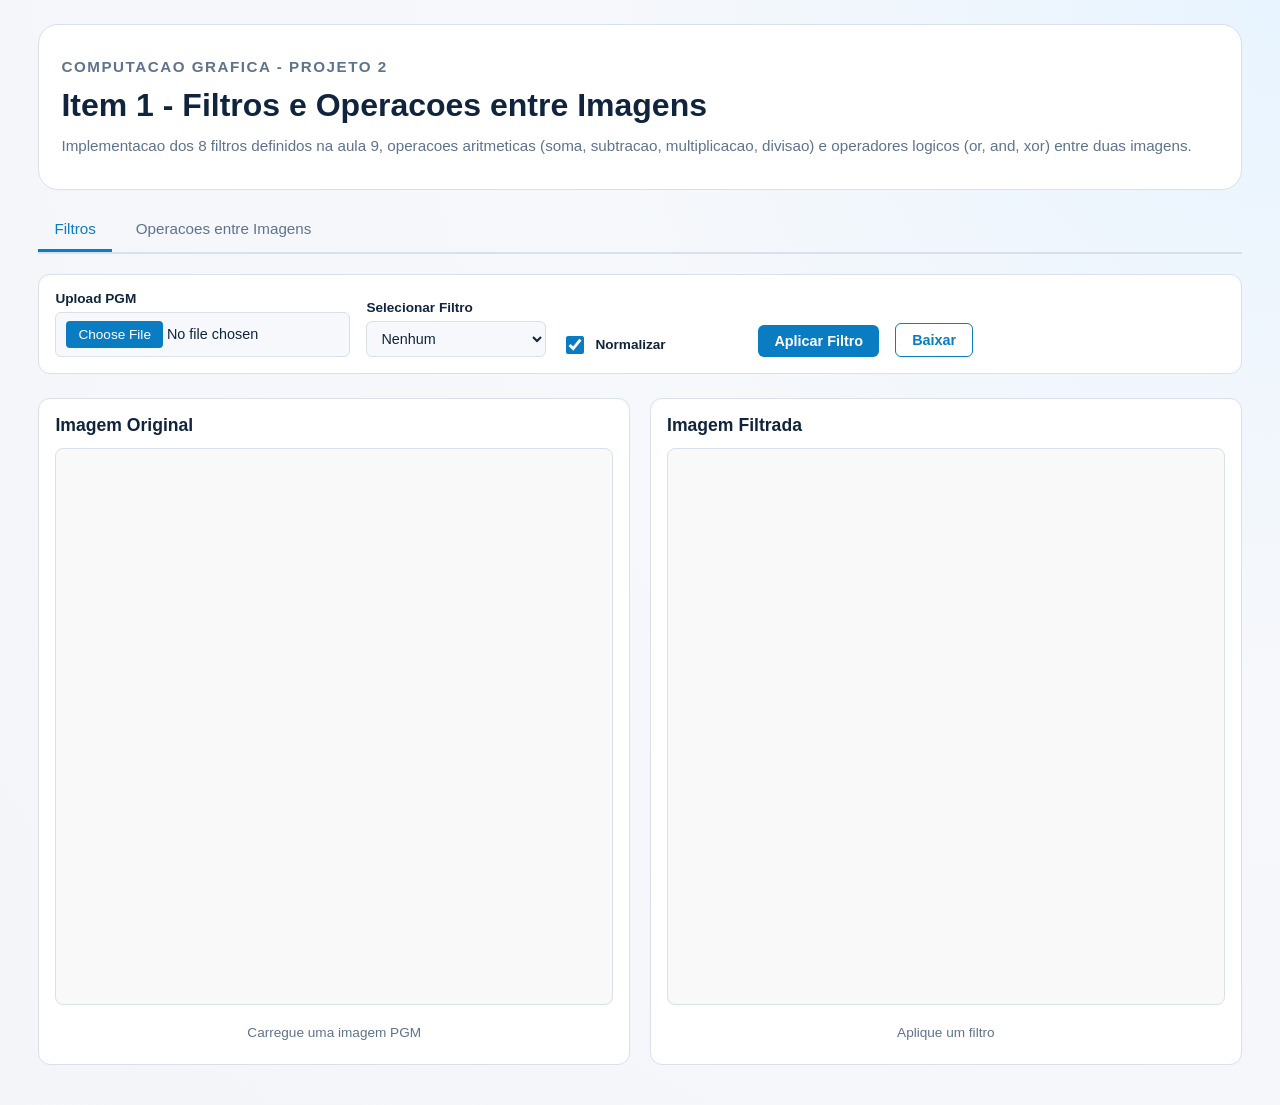
==== Item 1/index.html @ a7fc4801 "Item 1" ====
<!DOCTYPE html>
<html lang="pt-BR">

<head>
    <meta charset="UTF-8">
    <meta name="viewport" content="width=device-width, initial-scale=1.0">
    <title>Item 1 | Filtros e Operacoes entre Imagens</title>
    <link rel="stylesheet" href="style.css">
</head>

<body>
    <main class="page">
        <header class="hero">
            <p class="eyebrow">Computacao Grafica - Projeto 2</p>
            <h1>Item 1 - Filtros e Operacoes entre Imagens</h1>
            <p>
                Implementacao dos 8 filtros definidos na aula 9, operacoes aritmeticas (soma, subtracao,
                multiplicacao, divisao) e operadores logicos (or, and, xor) entre duas imagens.
            </p>
        </header>

        <!-- Navegacao entre abas -->
        <div class="tab-navigation">
            <button class="tab-button active" data-tab="filtros">Filtros</button>
            <button class="tab-button" data-tab="operacoes">Operacoes entre Imagens</button>
        </div>

        <!-- TAB: FILTROS -->
        <section id="filtros-tab" class="tab-content active">
            <div class="toolbar">
                <div class="toolbar-group">
                    <label for="filter-upload">Upload PGM</label>
                    <input id="filter-upload" type="file" accept=".pgm,text/plain">
                </div>
                <div class="toolbar-group">
                    <label for="filter-select">Selecionar Filtro</label>
                    <select id="filter-select">
                        <option value="0">Nenhum</option>
                        <optgroup label="Passa-Baixa">
                            <option value="1">Media</option>
                            <option value="2">Mediana</option>
                            <option value="3">Gaussian Blur</option>
                        </optgroup>
                        <optgroup label="Realce de Imagem">
                            <option value="4">High-Boost</option>
                        </optgroup>
                        <optgroup label="Detectores de Borda">
                            <option value="5">Roberts XY</option>
                            <option value="6">Sobel XY</option>
                            <option value="7">Prewitt XY</option>
                            <option value="8">Gradiente XY</option>
                        </optgroup>
                    </select>
                </div>
                <div id="highboost-control" class="toolbar-group" style="display: none;">
                    <label for="highboost-factor">Fator A (High-Boost)</label>
                    <input id="highboost-factor" type="number" value="1.5" step="0.1" min="0.1" max="5">
                </div>
                <div class="toolbar-group">
                    <label class="checkbox-label">
                        <input id="filter-normalize" type="checkbox" checked>
                        <span>Normalizar</span>
                    </label>
                </div>
                <button id="apply-filter-btn" class="primary-button">Aplicar Filtro</button>
                <button id="download-filter-btn" class="ghost-button">Baixar</button>
            </div>

            <div class="grid">
                <article class="card">
                    <h2>Imagem Original</h2>
                    <canvas id="filter-original-canvas" width="512" height="512"></canvas>
                    <p id="filter-original-info" class="info-text">Carregue uma imagem PGM</p>
                </article>

                <article class="card">
                    <h2>Imagem Filtrada</h2>
                    <canvas id="filter-processed-canvas" width="512" height="512"></canvas>
                    <p id="filter-processed-info" class="info-text">Aplique um filtro</p>
                </article>
            </div>
        </section>

        <!-- TAB: OPERACOES -->
        <section id="operacoes-tab" class="tab-content">
            <div class="toolbar">
                <div class="toolbar-group">
                    <label for="img-a-upload">Imagem A (PGM)</label>
                    <input id="img-a-upload" type="file" accept=".pgm,text/plain">
                </div>
                <div class="toolbar-group">
                    <label for="img-b-upload">Imagem B (PGM)</label>
                    <input id="img-b-upload" type="file" accept=".pgm,text/plain">
                </div>
                <div class="toolbar-group">
                    <label for="operation-select">Operacao</label>
                    <select id="operation-select">
                        <optgroup label="Aritmeticas">
                            <option value="1">Adicao (A + B)</option>
                            <option value="2">Subtracao (A - B)</option>
                            <option value="3">Multiplicacao (A * B)</option>
                            <option value="4">Divisao (A / B)</option>
                        </optgroup>
                        <optgroup label="Logicas">
                            <option value="5">OR (A | B)</option>
                            <option value="6">AND (A & B)</option>
                            <option value="7">XOR (A ^ B)</option>
                        </optgroup>
                    </select>
                </div>
                <div class="toolbar-group">
                    <label class="checkbox-label">
                        <input id="operation-normalize" type="checkbox" checked>
                        <span>Normalizar</span>
                    </label>
                </div>
                <button id="apply-operation-btn" class="primary-button">Combinar</button>
                <button id="download-operation-btn" class="ghost-button">Baixar</button>
            </div>

            <div class="grid grid-3">
                <article class="card">
                    <h2>Imagem A</h2>
                    <canvas id="img-a-canvas" width="256" height="256"></canvas>
                    <p id="img-a-info" class="info-text">Carregue imagem A</p>
                </article>

                <article class="card">
                    <h2>Imagem B</h2>
                    <canvas id="img-b-canvas" width="256" height="256"></canvas>
                    <p id="img-b-info" class="info-text">Carregue imagem B</p>
                </article>

                <article class="card">
                    <h2>Resultado</h2>
                    <canvas id="result-canvas" width="256" height="256"></canvas>
                    <p id="result-info" class="info-text">Aplique uma operacao</p>
                </article>
            </div>
        </section>
    </main>

    <script src="script.js"></script>
</body>

</html>
---- Item 1/style.css ----
:root {
    --bg: #f6f8fb;
    --card: #ffffff;
    --text: #10253d;
    --muted: #5f738d;
    --line: #d7e0eb;
    --accent: #0a7cc2;
    --accent-strong: #065f95;
}

* {
    box-sizing: border-box;
}

body {
    margin: 0;
    background: radial-gradient(circle at top right, #e8f4ff 0%, var(--bg) 40%, #f3f5f8 100%);
    color: var(--text);
    font-family: "Segoe UI", "Trebuchet MS", Arial, sans-serif;
}

.page {
    width: min(1400px, 94vw);
    margin: 24px auto 40px;
}

.hero {
    background: var(--card);
    border: 1px solid var(--line);
    border-radius: 20px;
    padding: 22px;
    margin-bottom: 18px;
}

.eyebrow {
    margin: 0;
    font-size: 0.8rem;
    letter-spacing: 0.1em;
    text-transform: uppercase;
    color: var(--accent-strong);
    font-weight: 700;
}

h1 {
    margin: 8px 0 10px;
    font-size: clamp(1.4rem, 3vw, 2rem);
}

.hero p {
    margin: 8px 0;
    font-size: 0.95rem;
    color: var(--muted);
    line-height: 1.6;
}

/* TAB NAVIGATION */
.tab-navigation {
    display: flex;
    gap: 8px;
    margin-bottom: 20px;
    border-bottom: 2px solid var(--line);
}

.tab-button {
    background: none;
    border: none;
    padding: 12px 16px;
    font-size: 0.95rem;
    font-weight: 500;
    color: var(--muted);
    cursor: pointer;
    border-bottom: 3px solid transparent;
    transition: all 0.2s ease;
}

.tab-button:hover {
    color: var(--accent);
}

.tab-button.active {
    color: var(--accent);
    border-bottom-color: var(--accent);
}

.tab-content {
    display: none;
}

.tab-content.active {
    display: block;
}

/* TOOLBAR */
.toolbar {
    background: var(--card);
    border: 1px solid var(--line);
    border-radius: 12px;
    padding: 16px;
    margin-bottom: 24px;
    display: flex;
    flex-wrap: wrap;
    gap: 16px;
    align-items: flex-end;
}

.toolbar-group {
    display: flex;
    flex-direction: column;
    gap: 6px;
    min-width: 180px;
}

.toolbar-group label {
    font-size: 0.85rem;
    font-weight: 600;
    color: var(--text);
}

.toolbar-group input[type="file"],
.toolbar-group input[type="number"],
.toolbar-group select {
    padding: 8px 10px;
    border: 1px solid var(--line);
    border-radius: 6px;
    font-size: 0.9rem;
    font-family: inherit;
    color: var(--text);
    background: var(--bg);
}

.toolbar-group input[type="file"]::file-selector-button {
    background: var(--accent);
    color: white;
    border: none;
    padding: 6px 12px;
    border-radius: 4px;
    cursor: pointer;
    font-weight: 500;
    font-size: 0.85rem;
}

.toolbar-group input[type="file"]::file-selector-button:hover {
    background: var(--accent-strong);
}

.checkbox-label {
    display: flex;
    align-items: center;
    gap: 8px;
    cursor: pointer;
    font-size: 0.9rem;
}

.checkbox-label input[type="checkbox"] {
    width: 18px;
    height: 18px;
    cursor: pointer;
    accent-color: var(--accent);
}

/* BUTTONS */
.primary-button,
.ghost-button {
    padding: 8px 16px;
    border: none;
    border-radius: 6px;
    font-size: 0.9rem;
    font-weight: 600;
    cursor: pointer;
    transition: all 0.2s ease;
    white-space: nowrap;
}

.primary-button {
    background: var(--accent);
    color: white;
}

.primary-button:hover:not(:disabled) {
    background: var(--accent-strong);
}

.primary-button:disabled {
    opacity: 0.5;
    cursor: not-allowed;
}

.ghost-button {
    background: transparent;
    color: var(--accent);
    border: 1px solid var(--accent);
}

.ghost-button:hover:not(:disabled) {
    background: var(--accent);
    color: white;
}

.ghost-button:disabled {
    opacity: 0.5;
    cursor: not-allowed;
}

/* GRID LAYOUTS */
.grid {
    display: grid;
    grid-template-columns: repeat(auto-fit, minmax(350px, 1fr));
    gap: 20px;
    margin-bottom: 20px;
}

.grid-3 {
    display: grid;
    grid-template-columns: repeat(auto-fit, minmax(300px, 1fr));
    gap: 20px;
    margin-bottom: 20px;
}

/* CARDS */
.card {
    background: var(--card);
    border: 1px solid var(--line);
    border-radius: 12px;
    padding: 16px;
    display: flex;
    flex-direction: column;
    gap: 12px;
}

.card h2 {
    margin: 0;
    font-size: 1.1rem;
    color: var(--text);
}

.card canvas {
    width: 100%;
    height: auto;
    border: 1px solid var(--line);
    border-radius: 8px;
    background: #f9f9f9;
}

.info-text {
    margin: 0;
    font-size: 0.85rem;
    color: var(--muted);
    text-align: center;
    padding: 8px;
}

/* RESPONSIVE */
@media (max-width: 768px) {
    .grid,
    .grid-3 {
        grid-template-columns: 1fr;
    }

    .toolbar {
        flex-direction: column;
        align-items: stretch;
    }

    .toolbar-group {
        min-width: unset;
    }

    .primary-button,
    .ghost-button {
        width: 100%;
    }
}
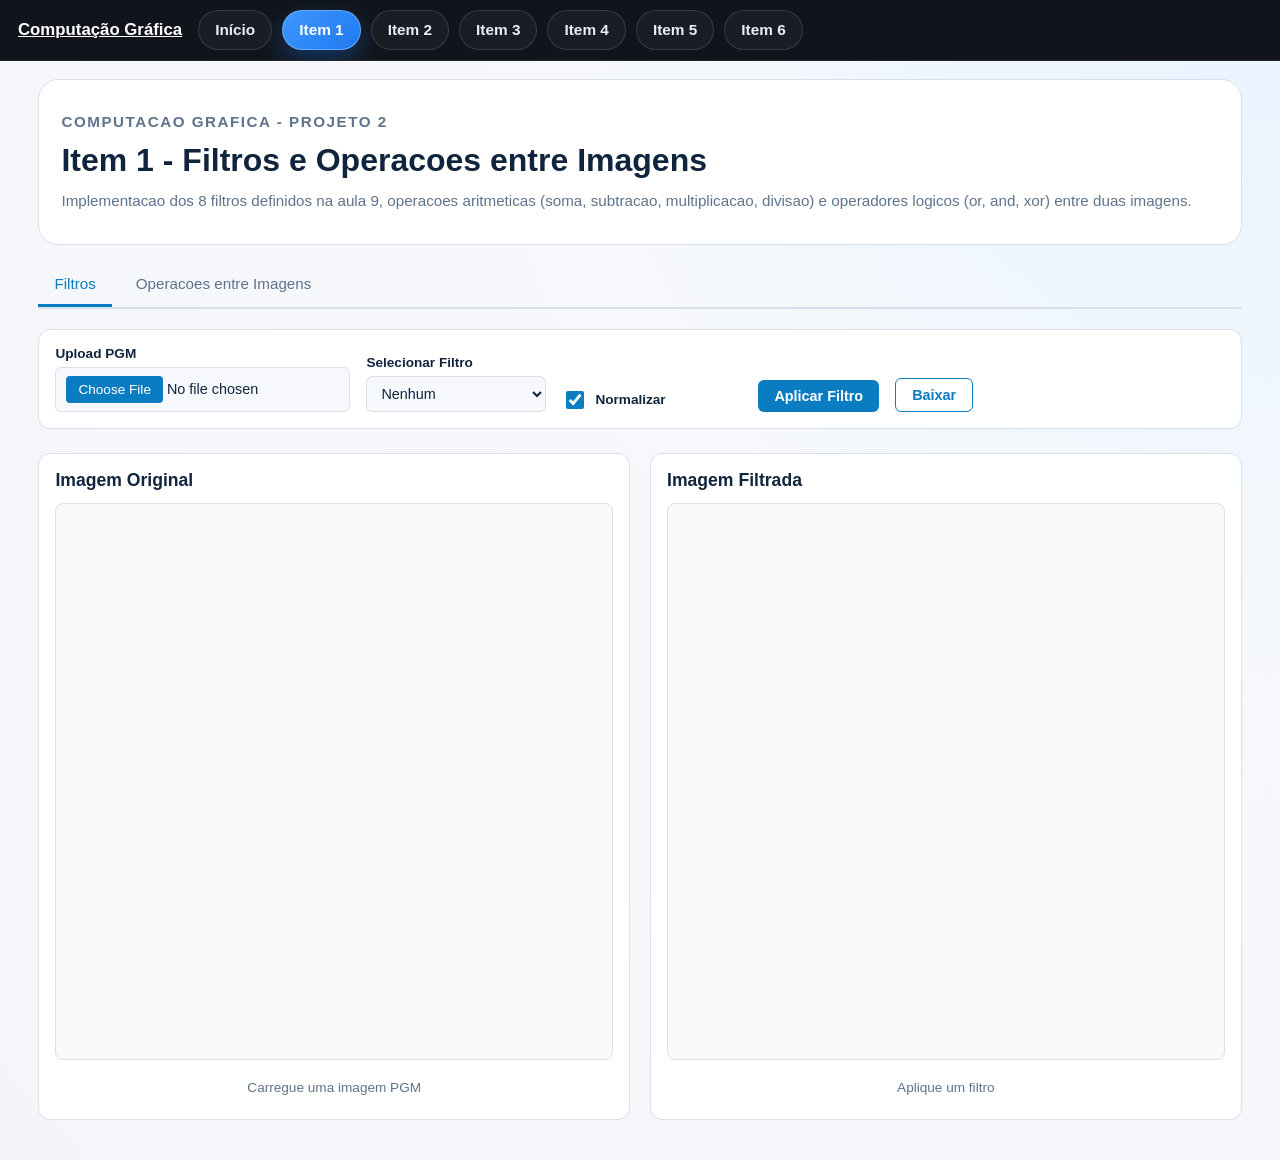
==== commit d8793f9d: "added nav" ====
--- a/Item 1/index.html
+++ b/Item 1/index.html
@@ -5,10 +5,23 @@
     <meta charset="UTF-8">
     <meta name="viewport" content="width=device-width, initial-scale=1.0">
     <title>Item 1 | Filtros e Operacoes entre Imagens</title>
+    <link rel="stylesheet" href="../shared/module-nav.css">
     <link rel="stylesheet" href="style.css">
 </head>
 
 <body>
+    <nav class="module-nav" aria-label="Navegacao principal do projeto">
+        <a class="module-nav__brand" href="../index.html">Computação Gráfica</a>
+        <div class="module-nav__links">
+            <a class="module-nav__link" href="../index.html">Início</a>
+            <a class="module-nav__link is-active" href="../Item 1/index.html">Item 1</a>
+            <a class="module-nav__link" href="../Item 2/index.html">Item 2</a>
+            <a class="module-nav__link" href="../Item 3/index.html">Item 3</a>
+            <a class="module-nav__link" href="../Item 4/index.html">Item 4</a>
+            <a class="module-nav__link" href="../Item 5/index.html">Item 5</a>
+            <a class="module-nav__link" href="../Item 6/index.html">Item 6</a>
+        </div>
+    </nav>
     <main class="page">
         <header class="hero">
             <p class="eyebrow">Computacao Grafica - Projeto 2</p>
--- a/shared/module-nav.css
+++ b/shared/module-nav.css
@@ -0,0 +1,99 @@
+.module-nav {
+  position: sticky;
+  top: 0;
+  z-index: 50;
+  display: flex;
+  align-self: stretch;
+  align-items: center;
+  gap: 16px;
+  width: calc(100% + (var(--module-nav-offset, 0px) * 2));
+  max-width: calc(100% + (var(--module-nav-offset, 0px) * 2));
+  padding: 10px 18px;
+  margin: 0 0 18px calc(var(--module-nav-offset, 0px) * -1);
+  border-bottom: 1px solid rgba(255, 255, 255, 0.08);
+  background: rgba(8, 12, 18, 0.96);
+  backdrop-filter: blur(10px);
+  overflow-x: auto;
+  box-sizing: border-box;
+}
+
+.module-nav::-webkit-scrollbar {
+  height: 8px;
+}
+
+.module-nav::-webkit-scrollbar-thumb {
+  background: rgba(85, 115, 160, 0.6);
+  border-radius: 999px;
+}
+
+.module-nav__brand {
+  flex: 0 0 auto;
+  color: #ffffff;
+  font-size: 1.05rem;
+  font-weight: 800;
+  white-space: nowrap;
+}
+
+.module-nav__links {
+  display: flex;
+  align-items: center;
+  gap: 10px;
+  flex: 0 0 auto;
+}
+
+.module-nav__link {
+  display: inline-flex;
+  align-items: center;
+  justify-content: center;
+  min-height: 40px;
+  padding: 0 16px;
+  border-radius: 999px;
+  border: 1px solid rgba(255, 255, 255, 0.12);
+  background: rgba(255, 255, 255, 0.04);
+  color: #e8eefb;
+  font-size: 0.96rem;
+  font-weight: 700;
+  text-decoration: none;
+  white-space: nowrap;
+  transition:
+    background 0.18s ease,
+    border-color 0.18s ease,
+    color 0.18s ease,
+    transform 0.18s ease;
+}
+
+.module-nav__link:hover {
+  background: rgba(37, 131, 246, 0.18);
+  border-color: rgba(86, 157, 255, 0.55);
+  color: #ffffff;
+  transform: translateY(-1px);
+}
+
+.module-nav__link.is-active {
+  background: linear-gradient(135deg, #3f98ff 0%, #1f78ef 100%);
+  border-color: rgba(120, 185, 255, 0.75);
+  color: #ffffff;
+  box-shadow: 0 10px 24px rgba(31, 120, 239, 0.32);
+}
+
+body > .module-nav + .page,
+body > .module-nav + .page-shell {
+  margin-top: 0 !important;
+}
+
+@media (max-width: 640px) {
+  .module-nav {
+    gap: 12px;
+    padding: 10px 12px;
+  }
+
+  .module-nav__brand {
+    font-size: 0.98rem;
+  }
+
+  .module-nav__link {
+    min-height: 38px;
+    padding: 0 14px;
+    font-size: 0.9rem;
+  }
+}
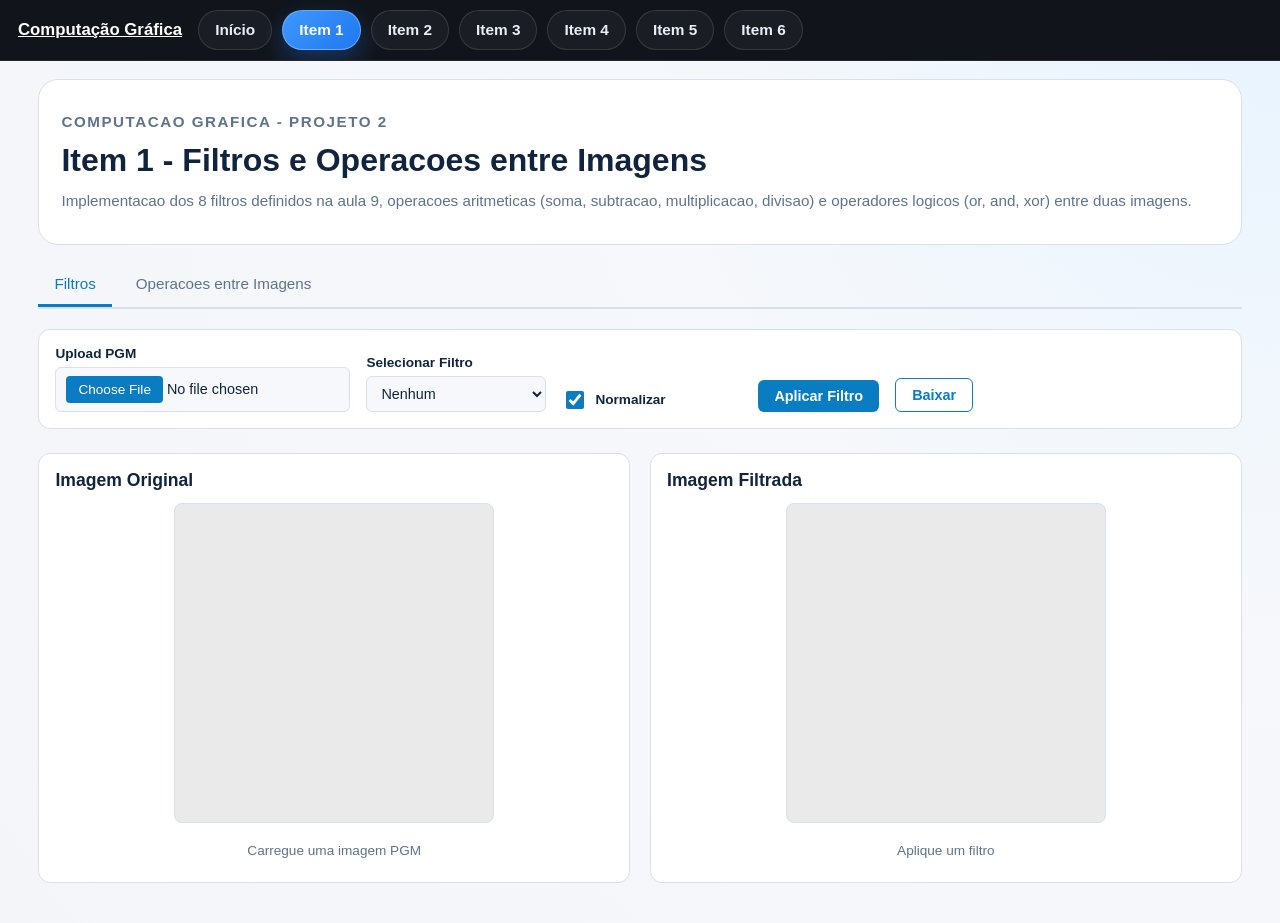
==== commit a98ca93b: "fixes on assets and item 1" ====
--- a/Item 1/index.html
+++ b/Item 1/index.html
@@ -82,13 +82,13 @@
             <div class="grid">
                 <article class="card">
                     <h2>Imagem Original</h2>
-                    <canvas id="filter-original-canvas" width="512" height="512"></canvas>
+                    <canvas id="filter-original-canvas" width="320" height="320"></canvas>
                     <p id="filter-original-info" class="info-text">Carregue uma imagem PGM</p>
                 </article>
 
                 <article class="card">
                     <h2>Imagem Filtrada</h2>
-                    <canvas id="filter-processed-canvas" width="512" height="512"></canvas>
+                    <canvas id="filter-processed-canvas" width="320" height="320"></canvas>
                     <p id="filter-processed-info" class="info-text">Aplique um filtro</p>
                 </article>
             </div>
@@ -156,4 +156,4 @@
     <script src="script.js"></script>
 </body>
 
-</html>
+</html>
--- a/Item 1/style.css
+++ b/Item 1/style.css
@@ -234,11 +234,15 @@
 }
 
 .card canvas {
-    width: 100%;
+    display: block;
+    margin: 0 auto;
+    border: 1px solid var(--line);
+    border-radius: 8px;
+    background: #eaeaea;
+    max-width: 320px;
+    max-height: 320px;
+    width: auto;
     height: auto;
-    border: 1px solid var(--line);
-    border-radius: 8px;
-    background: #f9f9f9;
 }
 
 .info-text {
@@ -251,6 +255,7 @@
 
 /* RESPONSIVE */
 @media (max-width: 768px) {
+
     .grid,
     .grid-3 {
         grid-template-columns: 1fr;
@@ -269,4 +274,4 @@
     .ghost-button {
         width: 100%;
     }
-}
+}
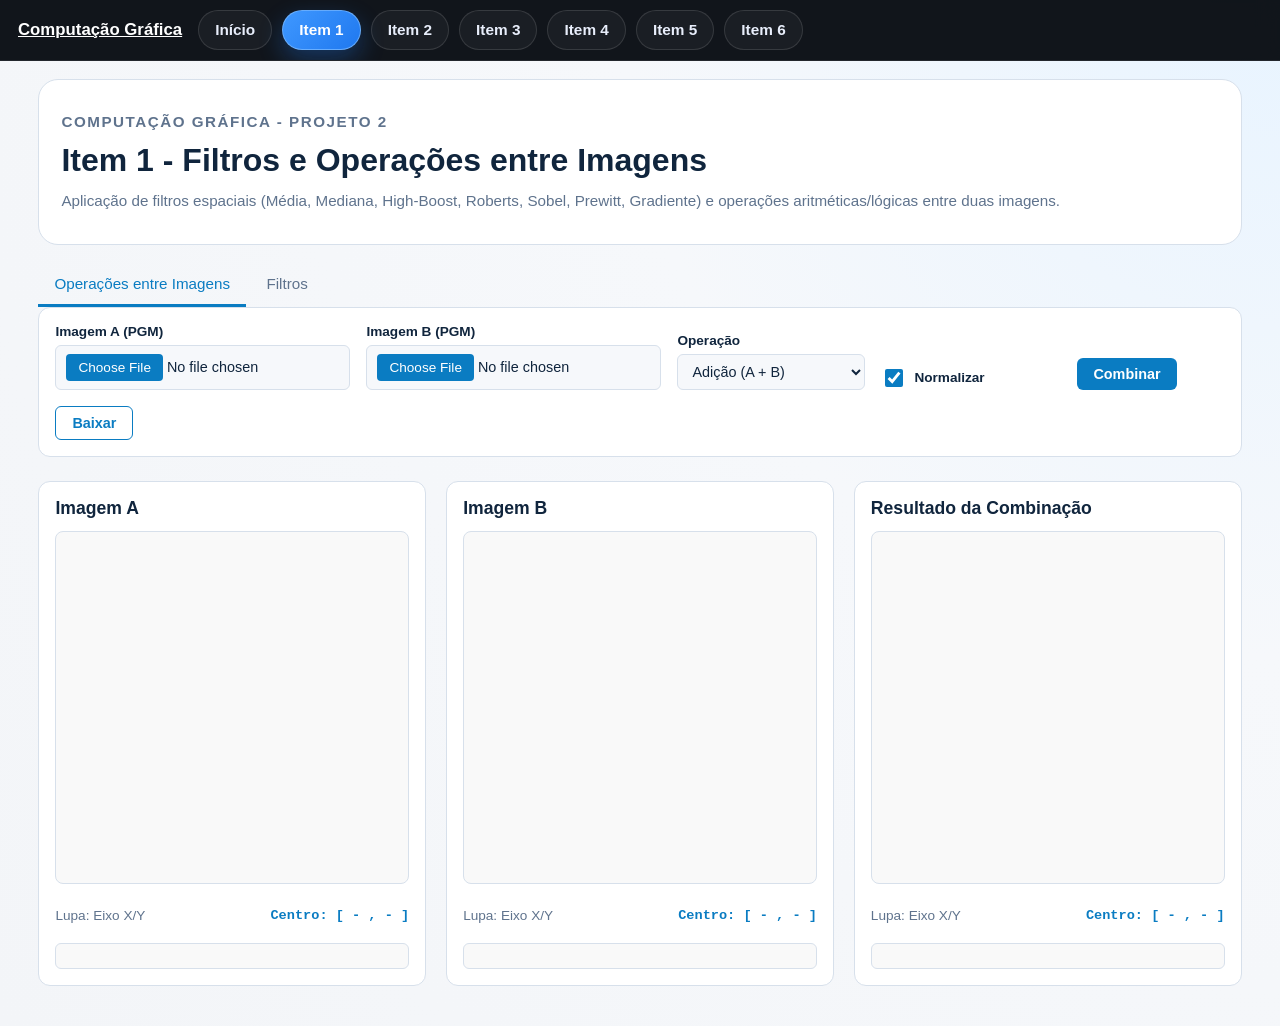
==== commit a2e9a8cc: "feat: filters" ====
--- a/Item 1/index.html
+++ b/Item 1/index.html
@@ -4,13 +4,14 @@
 <head>
     <meta charset="UTF-8">
     <meta name="viewport" content="width=device-width, initial-scale=1.0">
-    <title>Item 1 | Filtros e Operacoes entre Imagens</title>
+    <title>Item 1 | Combinação de Imagens</title>
     <link rel="stylesheet" href="../shared/module-nav.css">
+    <link rel="stylesheet" href="../shared/pixel-inspector.css">
     <link rel="stylesheet" href="style.css">
 </head>
 
 <body>
-    <nav class="module-nav" aria-label="Navegacao principal do projeto">
+    <nav class="module-nav" aria-label="Navegação principal do projeto">
         <a class="module-nav__brand" href="../index.html">Computação Gráfica</a>
         <div class="module-nav__links">
             <a class="module-nav__link" href="../index.html">Início</a>
@@ -24,50 +25,149 @@
     </nav>
     <main class="page">
         <header class="hero">
-            <p class="eyebrow">Computacao Grafica - Projeto 2</p>
-            <h1>Item 1 - Filtros e Operacoes entre Imagens</h1>
+            <p class="eyebrow">Computação Gráfica - Projeto 2</p>
+            <h1>Item 1 - Filtros e Operações entre Imagens</h1>
             <p>
-                Implementacao dos 8 filtros definidos na aula 9, operacoes aritmeticas (soma, subtracao,
-                multiplicacao, divisao) e operadores logicos (or, and, xor) entre duas imagens.
+                Aplicação de filtros espaciais (Média, Mediana, High-Boost, Roberts, Sobel, Prewitt, Gradiente)
+                e operações aritméticas/lógicas entre duas imagens.
             </p>
         </header>
 
-        <!-- Navegacao entre abas -->
-        <div class="tab-navigation">
-            <button class="tab-button active" data-tab="filtros">Filtros</button>
-            <button class="tab-button" data-tab="operacoes">Operacoes entre Imagens</button>
-        </div>
-
-        <!-- TAB: FILTROS -->
-        <section id="filtros-tab" class="tab-content active">
+        <!-- Abas de Navegação -->
+        <div class="tabs-navigation">
+            <button class="tab-button is-active" data-tab="operations">Operações entre Imagens</button>
+            <button class="tab-button" data-tab="filters">Filtros</button>
+        </div>
+
+        <!-- Seção: Operações entre Imagens -->
+        <div id="tab-operations" class="tab-content is-active">
+            <!-- Controles Principais -->
+            <div class="toolbar">
+            <div class="toolbar-group">
+                <label for="img-a-upload">Imagem A (PGM)</label>
+                <input id="img-a-upload" type="file" accept=".pgm,text/plain">
+            </div>
+            <div class="toolbar-group">
+                <label for="img-b-upload">Imagem B (PGM)</label>
+                <input id="img-b-upload" type="file" accept=".pgm,text/plain">
+            </div>
+            <div class="toolbar-group">
+                <label for="operation-select">Operação</label>
+                <select id="operation-select">
+                    <optgroup label="Aritméticas">
+                        <option value="1">Adição (A + B)</option>
+                        <option value="2">Subtração (A - B)</option>
+                        <option value="3">Multiplicação (A * B)</option>
+                        <option value="4">Divisão (A / B)</option>
+                    </optgroup>
+                    <optgroup label="Lógicas">
+                        <option value="5">OR (A | B)</option>
+                        <option value="6">AND (A & B)</option>
+                        <option value="7">XOR (A ^ B)</option>
+                    </optgroup>
+                </select>
+            </div>
+            <div class="toolbar-group">
+                <label class="checkbox-label">
+                    <input id="operation-normalize" type="checkbox" checked>
+                    <span>Normalizar</span>
+                </label>
+            </div>
+            <button id="apply-operation-btn" class="primary-button">Combinar</button>
+            <button id="download-operation-btn" class="ghost-button">Baixar</button>
+        </div>
+
+        <!-- Grid de Imagens -->
+        <div class="grid grid-3">
+            <article class="card">
+                <h2>Imagem A</h2>
+                <div class="canvas-frame">
+                    <canvas id="img-a-canvas" width="256" height="256"></canvas>
+                    <div class="pixel-marker" id="img-a-marker"></div>
+                </div>
+                <div class="pixel-viewer">
+                    <div class="pixel-info-line">
+                        <span>Lupa: Eixo X/Y</span>
+                        <span id="img-a-coord" class="center-label">Centro: [0, 0]</span>
+                    </div>
+                    <div id="img-a-table" class="pixel-table-shell"></div>
+                </div>
+            </article>
+
+            <article class="card">
+                <h2>Imagem B</h2>
+                <div class="canvas-frame">
+                    <canvas id="img-b-canvas" width="256" height="256"></canvas>
+                    <div class="pixel-marker" id="img-b-marker"></div>
+                </div>
+                <div class="pixel-viewer">
+                    <div class="pixel-info-line">
+                        <span>Lupa: Eixo X/Y</span>
+                        <span id="img-b-coord" class="center-label">Centro: [0, 0]</span>
+                    </div>
+                    <div id="img-b-table" class="pixel-table-shell"></div>
+                </div>
+            </article>
+
+            <article class="card">
+                <h2>Resultado da Combinação</h2>
+                <div class="canvas-frame">
+                    <canvas id="result-canvas" width="256" height="256"></canvas>
+                    <div class="pixel-marker" id="result-marker"></div>
+                </div>
+                <div class="pixel-viewer">
+                    <div class="pixel-info-line">
+                        <span>Lupa: Eixo X/Y</span>
+                        <span id="result-coord" class="center-label">Centro: [0, 0]</span>
+                    </div>
+                    <div id="result-table" class="pixel-table-shell"></div>
+                </div>
+            </article>
+        </div>
+        </div>
+
+        <!-- Seção: Filtros -->
+        <div id="tab-filters" class="tab-content">
+            <!-- Controles de Filtros -->
             <div class="toolbar">
                 <div class="toolbar-group">
                     <label for="filter-upload">Upload PGM</label>
                     <input id="filter-upload" type="file" accept=".pgm,text/plain">
                 </div>
                 <div class="toolbar-group">
-                    <label for="filter-select">Selecionar Filtro</label>
+                    <label for="filter-select">Selecione o Filtro</label>
                     <select id="filter-select">
                         <option value="0">Nenhum</option>
-                        <optgroup label="Passa-Baixa">
-                            <option value="1">Media</option>
-                            <option value="2">Mediana</option>
-                            <option value="3">Gaussian Blur</option>
-                        </optgroup>
-                        <optgroup label="Realce de Imagem">
-                            <option value="4">High-Boost</option>
-                        </optgroup>
-                        <optgroup label="Detectores de Borda">
-                            <option value="5">Roberts XY</option>
-                            <option value="6">Sobel XY</option>
-                            <option value="7">Prewitt XY</option>
-                            <option value="8">Gradiente XY</option>
+                        <optgroup label="Filtros Gerais">
+                            <option value="9">Média (Passa-Baixa)</option>
+                            <option value="23">Mediana</option>
+                            <option value="24">High-Boost</option>
+                        </optgroup>
+                        <optgroup label="Filtros Direcionais: Roberts">
+                            <option value="13">Roberts Eixo X</option>
+                            <option value="14">Roberts Eixo Y</option>
+                            <option value="19">Roberts Magnitude Cruzada (XY)</option>
+                        </optgroup>
+                        <optgroup label="Filtros Direcionais: Sobel">
+                            <option value="5">Sobel Eixo X</option>
+                            <option value="6">Sobel Eixo Y</option>
+                            <option value="21">Sobel Magnitude Cruzada (XY)</option>
+                        </optgroup>
+                        <optgroup label="Filtros Direcionais: Prewitt">
+                            <option value="7">Prewitt Eixo X</option>
+                            <option value="8">Prewitt Eixo Y</option>
+                            <option value="22">Prewitt Magnitude Cruzada (XY)</option>
+                        </optgroup>
+                        <optgroup label="Filtros Direcionais: Gradiente">
+                            <option value="11">Gradiente Eixo X</option>
+                            <option value="12">Gradiente Eixo Y</option>
+                            <option value="20">Gradiente Magnitude Cruzada (XY)</option>
                         </optgroup>
                     </select>
                 </div>
-                <div id="highboost-control" class="toolbar-group" style="display: none;">
-                    <label for="highboost-factor">Fator A (High-Boost)</label>
-                    <input id="highboost-factor" type="number" value="1.5" step="0.1" min="0.1" max="5">
+                <div class="toolbar-group" id="high-boost-group" style="display: none;">
+                    <label for="high-boost-input">Fator (A)</label>
+                    <input id="high-boost-input" type="number" step="0.1" value="1.5" min="0.1" max="5">
                 </div>
                 <div class="toolbar-group">
                     <label class="checkbox-label">
@@ -75,85 +175,48 @@
                         <span>Normalizar</span>
                     </label>
                 </div>
-                <button id="apply-filter-btn" class="primary-button">Aplicar Filtro</button>
+                <button id="apply-filter-btn" class="primary-button">Aplicar</button>
                 <button id="download-filter-btn" class="ghost-button">Baixar</button>
             </div>
 
-            <div class="grid">
+            <!-- Grid de Imagens para Filtros -->
+            <div class="grid grid-2">
                 <article class="card">
                     <h2>Imagem Original</h2>
-                    <canvas id="filter-original-canvas" width="320" height="320"></canvas>
-                    <p id="filter-original-info" class="info-text">Carregue uma imagem PGM</p>
+                    <div class="canvas-frame">
+                        <canvas id="filter-original-canvas" width="256" height="256"></canvas>
+                        <div class="pixel-marker" id="filter-original-marker"></div>
+                    </div>
+                    <div class="pixel-viewer">
+                        <div class="pixel-info-line">
+                            <span>Lupa: Eixo X/Y</span>
+                            <span id="filter-original-coord" class="center-label">Centro: [0, 0]</span>
+                        </div>
+                        <div id="filter-original-table" class="pixel-table-shell"></div>
+                    </div>
                 </article>
 
                 <article class="card">
                     <h2>Imagem Filtrada</h2>
-                    <canvas id="filter-processed-canvas" width="320" height="320"></canvas>
-                    <p id="filter-processed-info" class="info-text">Aplique um filtro</p>
+                    <div class="canvas-frame">
+                        <canvas id="filter-result-canvas" width="256" height="256"></canvas>
+                        <div class="pixel-marker" id="filter-result-marker"></div>
+                    </div>
+                    <div class="pixel-viewer">
+                        <div class="pixel-info-line">
+                            <span>Lupa: Eixo X/Y</span>
+                            <span id="filter-result-coord" class="center-label">Centro: [0, 0]</span>
+                        </div>
+                        <div id="filter-result-table" class="pixel-table-shell"></div>
+                    </div>
                 </article>
             </div>
-        </section>
-
-        <!-- TAB: OPERACOES -->
-        <section id="operacoes-tab" class="tab-content">
-            <div class="toolbar">
-                <div class="toolbar-group">
-                    <label for="img-a-upload">Imagem A (PGM)</label>
-                    <input id="img-a-upload" type="file" accept=".pgm,text/plain">
-                </div>
-                <div class="toolbar-group">
-                    <label for="img-b-upload">Imagem B (PGM)</label>
-                    <input id="img-b-upload" type="file" accept=".pgm,text/plain">
-                </div>
-                <div class="toolbar-group">
-                    <label for="operation-select">Operacao</label>
-                    <select id="operation-select">
-                        <optgroup label="Aritmeticas">
-                            <option value="1">Adicao (A + B)</option>
-                            <option value="2">Subtracao (A - B)</option>
-                            <option value="3">Multiplicacao (A * B)</option>
-                            <option value="4">Divisao (A / B)</option>
-                        </optgroup>
-                        <optgroup label="Logicas">
-                            <option value="5">OR (A | B)</option>
-                            <option value="6">AND (A & B)</option>
-                            <option value="7">XOR (A ^ B)</option>
-                        </optgroup>
-                    </select>
-                </div>
-                <div class="toolbar-group">
-                    <label class="checkbox-label">
-                        <input id="operation-normalize" type="checkbox" checked>
-                        <span>Normalizar</span>
-                    </label>
-                </div>
-                <button id="apply-operation-btn" class="primary-button">Combinar</button>
-                <button id="download-operation-btn" class="ghost-button">Baixar</button>
-            </div>
-
-            <div class="grid grid-3">
-                <article class="card">
-                    <h2>Imagem A</h2>
-                    <canvas id="img-a-canvas" width="256" height="256"></canvas>
-                    <p id="img-a-info" class="info-text">Carregue imagem A</p>
-                </article>
-
-                <article class="card">
-                    <h2>Imagem B</h2>
-                    <canvas id="img-b-canvas" width="256" height="256"></canvas>
-                    <p id="img-b-info" class="info-text">Carregue imagem B</p>
-                </article>
-
-                <article class="card">
-                    <h2>Resultado</h2>
-                    <canvas id="result-canvas" width="256" height="256"></canvas>
-                    <p id="result-info" class="info-text">Aplique uma operacao</p>
-                </article>
-            </div>
-        </section>
+        </div>
     </main>
 
+    <script src="../shared/pixel-inspector.js"></script>
+    <script src="../shared/filters.js"></script>
     <script src="script.js"></script>
 </body>
 
-</html>+</html>
--- a/shared/pixel-inspector.css
+++ b/shared/pixel-inspector.css
@@ -0,0 +1,74 @@
+.pixel-marker {
+  position: absolute;
+  display: none;
+  border: 2px solid #ff3b30;
+  pointer-events: none;
+  box-sizing: border-box;
+  min-width: 8px;
+  min-height: 8px;
+}
+
+.pixel-viewer {
+  margin-top: 16px;
+  width: 100%;
+}
+
+.pixel-info-line {
+  display: flex;
+  justify-content: space-between;
+  gap: 12px;
+  margin-bottom: 12px;
+  color: #607089;
+  font-size: 0.92rem;
+  font-weight: 700;
+}
+
+.pixel-table-shell {
+  overflow: auto;
+  border: 1px solid #dbe3ef;
+  border-radius: 14px;
+  background: #0f172a;
+}
+
+.pixel-grid {
+  width: max-content;
+  min-width: 100%;
+  border-collapse: collapse;
+  color: #d8e4ff;
+  font-family: Consolas, "Courier New", monospace;
+  font-size: 12px;
+}
+
+.pixel-grid th,
+.pixel-grid td {
+  min-width: 30px;
+  padding: 6px 5px;
+  text-align: center;
+  border: 1px solid #24314a;
+}
+
+.pixel-grid th {
+  background: #172033;
+  color: #94a3b8;
+  font-weight: 700;
+}
+
+.pixel-grid td {
+  background: #0f172a;
+}
+
+.pixel-grid td.outside {
+  color: #475569;
+}
+
+.pixel-grid td.center {
+  background: #1d4ed8;
+  color: #ffffff;
+  font-weight: 700;
+}
+
+.pixel-grid td.hovered {
+  background: #dc2626;
+  color: #ffffff;
+  font-weight: 700;
+}
--- a/Item 1/style.css
+++ b/Item 1/style.css
@@ -77,7 +77,7 @@
     color: var(--accent);
 }
 
-.tab-button.active {
+.tab-button.is-active {
     color: var(--accent);
     border-bottom-color: var(--accent);
 }
@@ -86,7 +86,7 @@
     display: none;
 }
 
-.tab-content.active {
+.tab-content.is-active {
     display: block;
 }
 
@@ -216,6 +216,13 @@
     margin-bottom: 20px;
 }
 
+.grid-2 {
+    display: grid;
+    grid-template-columns: repeat(auto-fit, minmax(300px, 1fr));
+    gap: 20px;
+    margin-bottom: 20px;
+}
+
 /* CARDS */
 .card {
     background: var(--card);
@@ -234,15 +241,11 @@
 }
 
 .card canvas {
-    display: block;
-    margin: 0 auto;
+    width: 100%;
+    height: auto;
     border: 1px solid var(--line);
     border-radius: 8px;
-    background: #eaeaea;
-    max-width: 320px;
-    max-height: 320px;
-    width: auto;
-    height: auto;
+    background: #f9f9f9;
 }
 
 .info-text {
@@ -253,9 +256,92 @@
     padding: 8px;
 }
 
+/* CANVAS FRAME AND PIXEL INSPECTOR STYLES */
+.canvas-frame {
+    position: relative;
+    display: inline-block;
+    width: 100%;
+    max-width: 400px;
+    margin: 0 auto;
+}
+
+.canvas-frame canvas {
+    width: 100%;
+    height: auto;
+    border: 1.5px solid var(--line);
+    border-radius: 8px;
+    background: #f9f9f9;
+    image-rendering: pixelated;
+    display: block;
+}
+
+.pixel-marker {
+    position: absolute;
+    pointer-events: none;
+    border: 2px solid var(--accent);
+    background: transparent;
+    box-shadow: inset 0 0 0 1px rgba(10, 124, 194, 0.3);
+    display: none;
+    z-index: 10;
+}
+
+.pixel-viewer {
+    margin-top: 12px;
+    display: flex;
+    flex-direction: column;
+    gap: 8px;
+}
+
+.pixel-info-line {
+    display: flex;
+    justify-content: space-between;
+    align-items: center;
+    font-size: 0.85rem;
+    color: var(--muted);
+    font-weight: 500;
+}
+
+.center-label {
+    color: var(--accent);
+    font-weight: 700;
+    font-family: Consolas, "Courier New", monospace;
+}
+
+.pixel-table-shell {
+    background: #f9f9f9;
+    border: 1px solid var(--line);
+    border-radius: 6px;
+    padding: 12px;
+    max-height: 200px;
+    overflow: auto;
+}
+
+.pixel-table-shell table {
+    width: 100%;
+    border-collapse: collapse;
+    font-size: 0.75rem;
+    text-align: center;
+}
+
+.pixel-table-shell th,
+.pixel-table-shell td {
+    border: 1px solid #ddd;
+    padding: 2px 4px;
+    background: white;
+}
+
+.pixel-table-shell th {
+    background: #f0f0f0;
+    font-weight: 600;
+    color: var(--text);
+}
+
+.pixel-table-shell tbody tr:nth-child(even) {
+    background: #fafafa;
+}
+
 /* RESPONSIVE */
 @media (max-width: 768px) {
-
     .grid,
     .grid-3 {
         grid-template-columns: 1fr;
@@ -274,4 +360,8 @@
     .ghost-button {
         width: 100%;
     }
-}+
+    .canvas-frame {
+        max-width: 100%;
+    }
+}
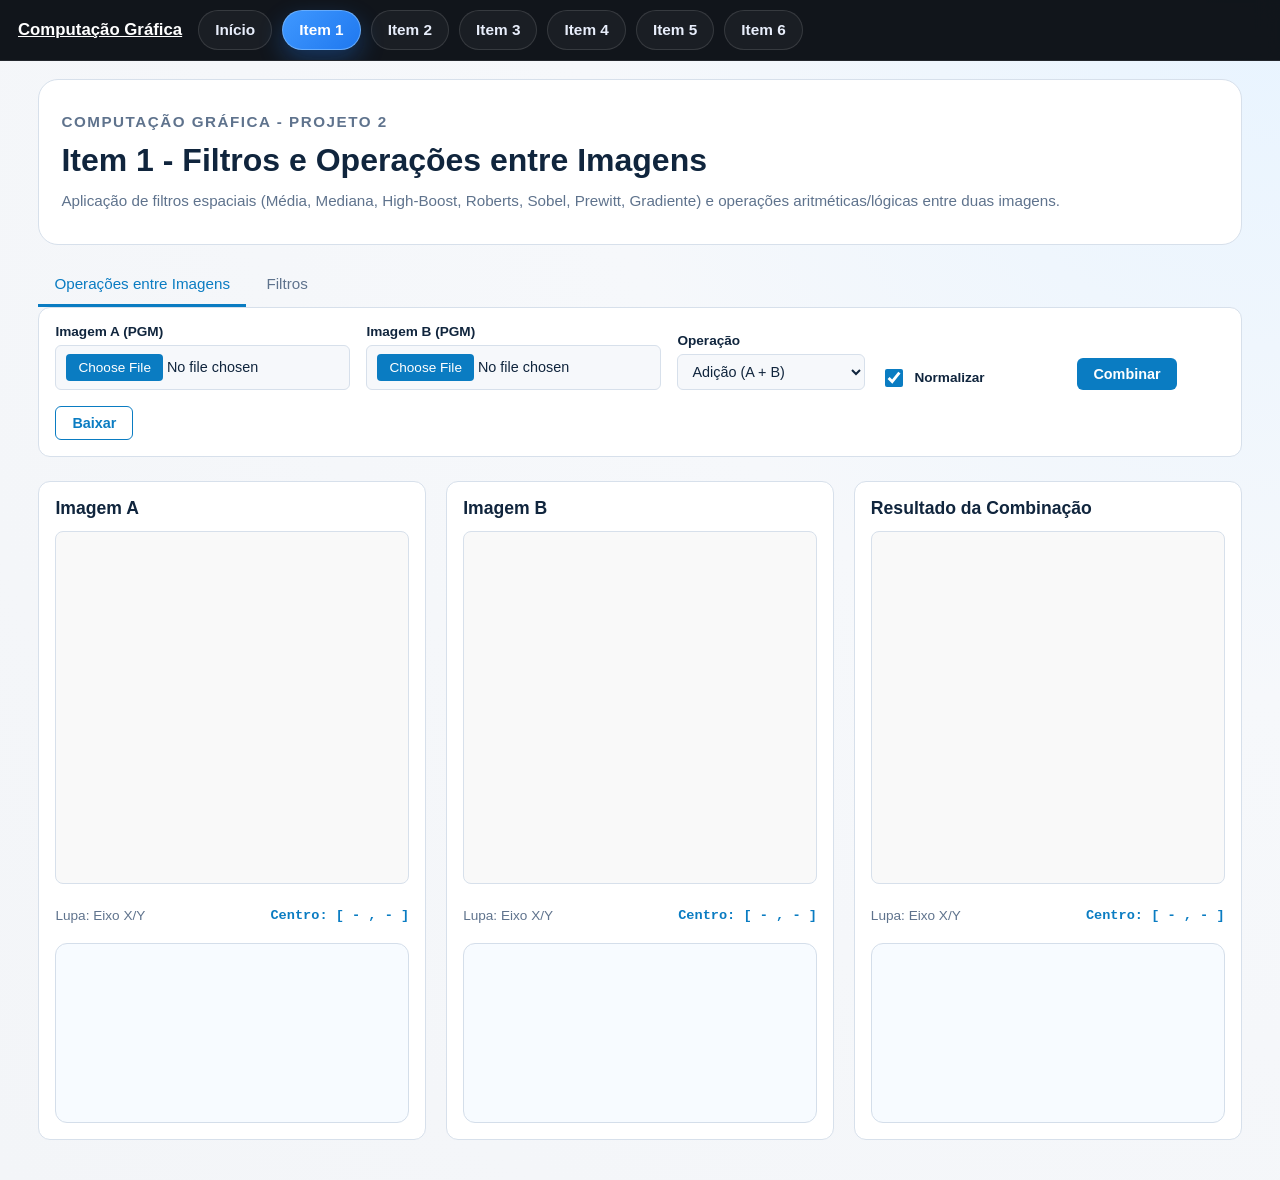
==== commit a1c56d6d: "fix: ajuste de adição em pasta basica item 1" ====
--- a/Item 1/index.html
+++ b/Item 1/index.html
@@ -1,222 +1,259 @@
-<!DOCTYPE html>
+<!doctype html>
 <html lang="pt-BR">
-
-<head>
-    <meta charset="UTF-8">
-    <meta name="viewport" content="width=device-width, initial-scale=1.0">
+  <head>
+    <meta charset="UTF-8" />
+    <meta name="viewport" content="width=device-width, initial-scale=1.0" />
     <title>Item 1 | Combinação de Imagens</title>
-    <link rel="stylesheet" href="../shared/module-nav.css">
-    <link rel="stylesheet" href="../shared/pixel-inspector.css">
-    <link rel="stylesheet" href="style.css">
-</head>
-
-<body>
+    <link rel="stylesheet" href="../shared/module-nav.css" />
+    <link rel="stylesheet" href="../shared/pixel-inspector.css" />
+    <link rel="stylesheet" href="style.css" />
+  </head>
+
+  <body>
     <nav class="module-nav" aria-label="Navegação principal do projeto">
-        <a class="module-nav__brand" href="../index.html">Computação Gráfica</a>
-        <div class="module-nav__links">
-            <a class="module-nav__link" href="../index.html">Início</a>
-            <a class="module-nav__link is-active" href="../Item 1/index.html">Item 1</a>
-            <a class="module-nav__link" href="../Item 2/index.html">Item 2</a>
-            <a class="module-nav__link" href="../Item 3/index.html">Item 3</a>
-            <a class="module-nav__link" href="../Item 4/index.html">Item 4</a>
-            <a class="module-nav__link" href="../Item 5/index.html">Item 5</a>
-            <a class="module-nav__link" href="../Item 6/index.html">Item 6</a>
-        </div>
+      <a class="module-nav__brand" href="../index.html">Computação Gráfica</a>
+      <div class="module-nav__links">
+        <a class="module-nav__link" href="../index.html">Início</a>
+        <a class="module-nav__link is-active" href="../Item 1/index.html"
+          >Item 1</a
+        >
+        <a class="module-nav__link" href="../Item 2/index.html">Item 2</a>
+        <a class="module-nav__link" href="../Item 3/index.html">Item 3</a>
+        <a class="module-nav__link" href="../Item 4/index.html">Item 4</a>
+        <a class="module-nav__link" href="../Item 5/index.html">Item 5</a>
+        <a class="module-nav__link" href="../Item 6/index.html">Item 6</a>
+      </div>
     </nav>
     <main class="page">
-        <header class="hero">
-            <p class="eyebrow">Computação Gráfica - Projeto 2</p>
-            <h1>Item 1 - Filtros e Operações entre Imagens</h1>
-            <p>
-                Aplicação de filtros espaciais (Média, Mediana, High-Boost, Roberts, Sobel, Prewitt, Gradiente)
-                e operações aritméticas/lógicas entre duas imagens.
-            </p>
-        </header>
-
-        <!-- Abas de Navegação -->
-        <div class="tabs-navigation">
-            <button class="tab-button is-active" data-tab="operations">Operações entre Imagens</button>
-            <button class="tab-button" data-tab="filters">Filtros</button>
-        </div>
-
-        <!-- Seção: Operações entre Imagens -->
-        <div id="tab-operations" class="tab-content is-active">
-            <!-- Controles Principais -->
-            <div class="toolbar">
-            <div class="toolbar-group">
-                <label for="img-a-upload">Imagem A (PGM)</label>
-                <input id="img-a-upload" type="file" accept=".pgm,text/plain">
-            </div>
-            <div class="toolbar-group">
-                <label for="img-b-upload">Imagem B (PGM)</label>
-                <input id="img-b-upload" type="file" accept=".pgm,text/plain">
-            </div>
-            <div class="toolbar-group">
-                <label for="operation-select">Operação</label>
-                <select id="operation-select">
-                    <optgroup label="Aritméticas">
-                        <option value="1">Adição (A + B)</option>
-                        <option value="2">Subtração (A - B)</option>
-                        <option value="3">Multiplicação (A * B)</option>
-                        <option value="4">Divisão (A / B)</option>
-                    </optgroup>
-                    <optgroup label="Lógicas">
-                        <option value="5">OR (A | B)</option>
-                        <option value="6">AND (A & B)</option>
-                        <option value="7">XOR (A ^ B)</option>
-                    </optgroup>
-                </select>
-            </div>
-            <div class="toolbar-group">
-                <label class="checkbox-label">
-                    <input id="operation-normalize" type="checkbox" checked>
-                    <span>Normalizar</span>
-                </label>
-            </div>
-            <button id="apply-operation-btn" class="primary-button">Combinar</button>
-            <button id="download-operation-btn" class="ghost-button">Baixar</button>
+      <header class="hero">
+        <p class="eyebrow">Computação Gráfica - Projeto 2</p>
+        <h1>Item 1 - Filtros e Operações entre Imagens</h1>
+        <p>
+          Aplicação de filtros espaciais (Média, Mediana, High-Boost, Roberts,
+          Sobel, Prewitt, Gradiente) e operações aritméticas/lógicas entre duas
+          imagens.
+        </p>
+      </header>
+
+      <!-- Abas de Navegação -->
+      <div class="tabs-navigation">
+        <button class="tab-button is-active" data-tab="operations">
+          Operações entre Imagens
+        </button>
+        <button class="tab-button" data-tab="filters">Filtros</button>
+      </div>
+
+      <!-- Seção: Operações entre Imagens -->
+      <div id="tab-operations" class="tab-content is-active">
+        <!-- Controles Principais -->
+        <div class="toolbar">
+          <div class="toolbar-group">
+            <label for="img-a-upload">Imagem A (PGM)</label>
+            <input id="img-a-upload" type="file" accept=".pgm,text/plain" />
+          </div>
+          <div class="toolbar-group">
+            <label for="img-b-upload">Imagem B (PGM)</label>
+            <input id="img-b-upload" type="file" accept=".pgm,text/plain" />
+          </div>
+          <div class="toolbar-group">
+            <label for="operation-select">Operação</label>
+            <select id="operation-select">
+              <optgroup label="Aritméticas">
+                <option value="1">Adição (A + B)</option>
+                <option value="2">Subtração (A - B)</option>
+                <option value="3">Multiplicação (A * B)</option>
+                <option value="4">Divisão (A / B)</option>
+              </optgroup>
+              <optgroup label="Lógicas">
+                <option value="5">OR (A | B)</option>
+                <option value="6">AND (A & B)</option>
+                <option value="7">XOR (A ^ B)</option>
+              </optgroup>
+            </select>
+          </div>
+          <div class="toolbar-group">
+            <label class="checkbox-label">
+              <input id="operation-normalize" type="checkbox" checked />
+              <span>Normalizar</span>
+            </label>
+          </div>
+          <button id="apply-operation-btn" class="primary-button">
+            Combinar
+          </button>
+          <button id="download-operation-btn" class="ghost-button">
+            Baixar
+          </button>
         </div>
 
         <!-- Grid de Imagens -->
         <div class="grid grid-3">
-            <article class="card">
-                <h2>Imagem A</h2>
-                <div class="canvas-frame">
-                    <canvas id="img-a-canvas" width="256" height="256"></canvas>
-                    <div class="pixel-marker" id="img-a-marker"></div>
-                </div>
-                <div class="pixel-viewer">
-                    <div class="pixel-info-line">
-                        <span>Lupa: Eixo X/Y</span>
-                        <span id="img-a-coord" class="center-label">Centro: [0, 0]</span>
-                    </div>
-                    <div id="img-a-table" class="pixel-table-shell"></div>
-                </div>
-            </article>
-
-            <article class="card">
-                <h2>Imagem B</h2>
-                <div class="canvas-frame">
-                    <canvas id="img-b-canvas" width="256" height="256"></canvas>
-                    <div class="pixel-marker" id="img-b-marker"></div>
-                </div>
-                <div class="pixel-viewer">
-                    <div class="pixel-info-line">
-                        <span>Lupa: Eixo X/Y</span>
-                        <span id="img-b-coord" class="center-label">Centro: [0, 0]</span>
-                    </div>
-                    <div id="img-b-table" class="pixel-table-shell"></div>
-                </div>
-            </article>
-
-            <article class="card">
-                <h2>Resultado da Combinação</h2>
-                <div class="canvas-frame">
-                    <canvas id="result-canvas" width="256" height="256"></canvas>
-                    <div class="pixel-marker" id="result-marker"></div>
-                </div>
-                <div class="pixel-viewer">
-                    <div class="pixel-info-line">
-                        <span>Lupa: Eixo X/Y</span>
-                        <span id="result-coord" class="center-label">Centro: [0, 0]</span>
-                    </div>
-                    <div id="result-table" class="pixel-table-shell"></div>
-                </div>
-            </article>
-        </div>
-        </div>
-
-        <!-- Seção: Filtros -->
-        <div id="tab-filters" class="tab-content">
-            <!-- Controles de Filtros -->
-            <div class="toolbar">
-                <div class="toolbar-group">
-                    <label for="filter-upload">Upload PGM</label>
-                    <input id="filter-upload" type="file" accept=".pgm,text/plain">
-                </div>
-                <div class="toolbar-group">
-                    <label for="filter-select">Selecione o Filtro</label>
-                    <select id="filter-select">
-                        <option value="0">Nenhum</option>
-                        <optgroup label="Filtros Gerais">
-                            <option value="9">Média (Passa-Baixa)</option>
-                            <option value="23">Mediana</option>
-                            <option value="24">High-Boost</option>
-                        </optgroup>
-                        <optgroup label="Filtros Direcionais: Roberts">
-                            <option value="13">Roberts Eixo X</option>
-                            <option value="14">Roberts Eixo Y</option>
-                            <option value="19">Roberts Magnitude Cruzada (XY)</option>
-                        </optgroup>
-                        <optgroup label="Filtros Direcionais: Sobel">
-                            <option value="5">Sobel Eixo X</option>
-                            <option value="6">Sobel Eixo Y</option>
-                            <option value="21">Sobel Magnitude Cruzada (XY)</option>
-                        </optgroup>
-                        <optgroup label="Filtros Direcionais: Prewitt">
-                            <option value="7">Prewitt Eixo X</option>
-                            <option value="8">Prewitt Eixo Y</option>
-                            <option value="22">Prewitt Magnitude Cruzada (XY)</option>
-                        </optgroup>
-                        <optgroup label="Filtros Direcionais: Gradiente">
-                            <option value="11">Gradiente Eixo X</option>
-                            <option value="12">Gradiente Eixo Y</option>
-                            <option value="20">Gradiente Magnitude Cruzada (XY)</option>
-                        </optgroup>
-                    </select>
-                </div>
-                <div class="toolbar-group" id="high-boost-group" style="display: none;">
-                    <label for="high-boost-input">Fator (A)</label>
-                    <input id="high-boost-input" type="number" step="0.1" value="1.5" min="0.1" max="5">
-                </div>
-                <div class="toolbar-group">
-                    <label class="checkbox-label">
-                        <input id="filter-normalize" type="checkbox" checked>
-                        <span>Normalizar</span>
-                    </label>
-                </div>
-                <button id="apply-filter-btn" class="primary-button">Aplicar</button>
-                <button id="download-filter-btn" class="ghost-button">Baixar</button>
-            </div>
-
-            <!-- Grid de Imagens para Filtros -->
-            <div class="grid grid-2">
-                <article class="card">
-                    <h2>Imagem Original</h2>
-                    <div class="canvas-frame">
-                        <canvas id="filter-original-canvas" width="256" height="256"></canvas>
-                        <div class="pixel-marker" id="filter-original-marker"></div>
-                    </div>
-                    <div class="pixel-viewer">
-                        <div class="pixel-info-line">
-                            <span>Lupa: Eixo X/Y</span>
-                            <span id="filter-original-coord" class="center-label">Centro: [0, 0]</span>
-                        </div>
-                        <div id="filter-original-table" class="pixel-table-shell"></div>
-                    </div>
-                </article>
-
-                <article class="card">
-                    <h2>Imagem Filtrada</h2>
-                    <div class="canvas-frame">
-                        <canvas id="filter-result-canvas" width="256" height="256"></canvas>
-                        <div class="pixel-marker" id="filter-result-marker"></div>
-                    </div>
-                    <div class="pixel-viewer">
-                        <div class="pixel-info-line">
-                            <span>Lupa: Eixo X/Y</span>
-                            <span id="filter-result-coord" class="center-label">Centro: [0, 0]</span>
-                        </div>
-                        <div id="filter-result-table" class="pixel-table-shell"></div>
-                    </div>
-                </article>
-            </div>
-        </div>
+          <article class="card">
+            <h2>Imagem A</h2>
+            <div class="canvas-frame">
+              <canvas id="img-a-canvas" width="256" height="256"></canvas>
+              <div class="pixel-marker" id="img-a-marker"></div>
+            </div>
+            <div class="pixel-viewer">
+              <div class="pixel-info-line">
+                <span>Lupa: Eixo X/Y</span>
+                <span id="img-a-coord" class="center-label"
+                  >Centro: [0, 0]</span
+                >
+              </div>
+              <div id="img-a-table" class="pixel-table-shell"></div>
+            </div>
+          </article>
+
+          <article class="card">
+            <h2>Imagem B</h2>
+            <div class="canvas-frame">
+              <canvas id="img-b-canvas" width="256" height="256"></canvas>
+              <div class="pixel-marker" id="img-b-marker"></div>
+            </div>
+            <div class="pixel-viewer">
+              <div class="pixel-info-line">
+                <span>Lupa: Eixo X/Y</span>
+                <span id="img-b-coord" class="center-label"
+                  >Centro: [0, 0]</span
+                >
+              </div>
+              <div id="img-b-table" class="pixel-table-shell"></div>
+            </div>
+          </article>
+
+          <article class="card">
+            <h2>Resultado da Combinação</h2>
+            <div class="canvas-frame">
+              <canvas id="result-canvas" width="256" height="256"></canvas>
+              <div class="pixel-marker" id="result-marker"></div>
+            </div>
+            <div class="pixel-viewer">
+              <div class="pixel-info-line">
+                <span>Lupa: Eixo X/Y</span>
+                <span id="result-coord" class="center-label"
+                  >Centro: [0, 0]</span
+                >
+              </div>
+              <div id="result-table" class="pixel-table-shell"></div>
+            </div>
+          </article>
+        </div>
+      </div>
+
+      <!-- Seção: Filtros -->
+      <div id="tab-filters" class="tab-content">
+        <!-- Controles de Filtros -->
+        <div class="toolbar">
+          <div class="toolbar-group">
+            <label for="filter-upload">Upload PGM</label>
+            <input id="filter-upload" type="file" accept=".pgm,text/plain" />
+          </div>
+          <div class="toolbar-group">
+            <label for="filter-select">Selecione o Filtro</label>
+            <select id="filter-select">
+              <option value="0">Nenhum</option>
+              <optgroup label="Filtros Gerais">
+                <option value="9">Média (Passa-Baixa)</option>
+                <option value="23">Mediana</option>
+                <option value="24">High-Boost</option>
+                <option value="15">Passa-Alta-Básica</option>
+              </optgroup>
+              <optgroup label="Filtros Direcionais: Roberts">
+                <option value="13">Roberts Eixo X</option>
+                <option value="14">Roberts Eixo Y</option>
+                <option value="19">Roberts Magnitude Cruzada (XY)</option>
+              </optgroup>
+              <optgroup label="Filtros Direcionais: Sobel">
+                <option value="5">Sobel Eixo X</option>
+                <option value="6">Sobel Eixo Y</option>
+                <option value="21">Sobel Magnitude Cruzada (XY)</option>
+              </optgroup>
+              <optgroup label="Filtros Direcionais: Prewitt">
+                <option value="7">Prewitt Eixo X</option>
+                <option value="8">Prewitt Eixo Y</option>
+                <option value="22">Prewitt Magnitude Cruzada (XY)</option>
+              </optgroup>
+              <optgroup label="Filtros Direcionais: Gradiente">
+                <option value="11">Gradiente Eixo X</option>
+                <option value="12">Gradiente Eixo Y</option>
+                <option value="20">Gradiente Magnitude Cruzada (XY)</option>
+              </optgroup>
+            </select>
+          </div>
+          <div
+            class="toolbar-group"
+            id="high-boost-group"
+            style="display: none"
+          >
+            <label for="high-boost-input">Fator (A)</label>
+            <input
+              id="high-boost-input"
+              type="number"
+              step="0.1"
+              value="1.5"
+              min="0.1"
+              max="5"
+            />
+          </div>
+          <div class="toolbar-group">
+            <label class="checkbox-label">
+              <input id="filter-normalize" type="checkbox" checked />
+              <span>Normalizar</span>
+            </label>
+          </div>
+          <button id="apply-filter-btn" class="primary-button">Aplicar</button>
+          <button id="download-filter-btn" class="ghost-button">Baixar</button>
+        </div>
+
+        <!-- Grid de Imagens para Filtros -->
+        <div class="grid grid-2">
+          <article class="card">
+            <h2>Imagem Original</h2>
+            <div class="canvas-frame">
+              <canvas
+                id="filter-original-canvas"
+                width="256"
+                height="256"
+              ></canvas>
+              <div class="pixel-marker" id="filter-original-marker"></div>
+            </div>
+            <div class="pixel-viewer">
+              <div class="pixel-info-line">
+                <span>Lupa: Eixo X/Y</span>
+                <span id="filter-original-coord" class="center-label"
+                  >Centro: [0, 0]</span
+                >
+              </div>
+              <div id="filter-original-table" class="pixel-table-shell"></div>
+            </div>
+          </article>
+
+          <article class="card">
+            <h2>Imagem Filtrada</h2>
+            <div class="canvas-frame">
+              <canvas
+                id="filter-result-canvas"
+                width="256"
+                height="256"
+              ></canvas>
+              <div class="pixel-marker" id="filter-result-marker"></div>
+            </div>
+            <div class="pixel-viewer">
+              <div class="pixel-info-line">
+                <span>Lupa: Eixo X/Y</span>
+                <span id="filter-result-coord" class="center-label"
+                  >Centro: [0, 0]</span
+                >
+              </div>
+              <div id="filter-result-table" class="pixel-table-shell"></div>
+            </div>
+          </article>
+        </div>
+      </div>
     </main>
 
     <script src="../shared/pixel-inspector.js"></script>
     <script src="../shared/filters.js"></script>
     <script src="script.js"></script>
-</body>
-
+  </body>
 </html>
--- a/Item 1/style.css
+++ b/Item 1/style.css
@@ -1,367 +1,394 @@
 :root {
-    --bg: #f6f8fb;
-    --card: #ffffff;
-    --text: #10253d;
-    --muted: #5f738d;
-    --line: #d7e0eb;
-    --accent: #0a7cc2;
-    --accent-strong: #065f95;
+  --bg: #f6f8fb;
+  --card: #ffffff;
+  --text: #10253d;
+  --muted: #5f738d;
+  --line: #d7e0eb;
+  --accent: #0a7cc2;
+  --accent-strong: #065f95;
 }
 
 * {
-    box-sizing: border-box;
+  box-sizing: border-box;
 }
 
 body {
-    margin: 0;
-    background: radial-gradient(circle at top right, #e8f4ff 0%, var(--bg) 40%, #f3f5f8 100%);
-    color: var(--text);
-    font-family: "Segoe UI", "Trebuchet MS", Arial, sans-serif;
+  margin: 0;
+  background: radial-gradient(
+    circle at top right,
+    #e8f4ff 0%,
+    var(--bg) 40%,
+    #f3f5f8 100%
+  );
+  color: var(--text);
+  font-family: "Segoe UI", "Trebuchet MS", Arial, sans-serif;
 }
 
 .page {
-    width: min(1400px, 94vw);
-    margin: 24px auto 40px;
+  width: min(1400px, 94vw);
+  margin: 24px auto 40px;
 }
 
 .hero {
-    background: var(--card);
-    border: 1px solid var(--line);
-    border-radius: 20px;
-    padding: 22px;
-    margin-bottom: 18px;
+  background: var(--card);
+  border: 1px solid var(--line);
+  border-radius: 20px;
+  padding: 22px;
+  margin-bottom: 18px;
 }
 
 .eyebrow {
-    margin: 0;
-    font-size: 0.8rem;
-    letter-spacing: 0.1em;
-    text-transform: uppercase;
-    color: var(--accent-strong);
-    font-weight: 700;
+  margin: 0;
+  font-size: 0.8rem;
+  letter-spacing: 0.1em;
+  text-transform: uppercase;
+  color: var(--accent-strong);
+  font-weight: 700;
 }
 
 h1 {
-    margin: 8px 0 10px;
-    font-size: clamp(1.4rem, 3vw, 2rem);
+  margin: 8px 0 10px;
+  font-size: clamp(1.4rem, 3vw, 2rem);
 }
 
 .hero p {
-    margin: 8px 0;
-    font-size: 0.95rem;
-    color: var(--muted);
-    line-height: 1.6;
+  margin: 8px 0;
+  font-size: 0.95rem;
+  color: var(--muted);
+  line-height: 1.6;
 }
 
 /* TAB NAVIGATION */
 .tab-navigation {
-    display: flex;
-    gap: 8px;
-    margin-bottom: 20px;
-    border-bottom: 2px solid var(--line);
+  display: flex;
+  gap: 8px;
+  margin-bottom: 20px;
+  border-bottom: 2px solid var(--line);
 }
 
 .tab-button {
-    background: none;
-    border: none;
-    padding: 12px 16px;
-    font-size: 0.95rem;
-    font-weight: 500;
-    color: var(--muted);
-    cursor: pointer;
-    border-bottom: 3px solid transparent;
-    transition: all 0.2s ease;
+  background: none;
+  border: none;
+  padding: 12px 16px;
+  font-size: 0.95rem;
+  font-weight: 500;
+  color: var(--muted);
+  cursor: pointer;
+  border-bottom: 3px solid transparent;
+  transition: all 0.2s ease;
 }
 
 .tab-button:hover {
-    color: var(--accent);
+  color: var(--accent);
 }
 
 .tab-button.is-active {
-    color: var(--accent);
-    border-bottom-color: var(--accent);
+  color: var(--accent);
+  border-bottom-color: var(--accent);
 }
 
 .tab-content {
-    display: none;
+  display: none;
 }
 
 .tab-content.is-active {
-    display: block;
+  display: block;
 }
 
 /* TOOLBAR */
 .toolbar {
-    background: var(--card);
-    border: 1px solid var(--line);
-    border-radius: 12px;
-    padding: 16px;
-    margin-bottom: 24px;
-    display: flex;
-    flex-wrap: wrap;
-    gap: 16px;
-    align-items: flex-end;
+  background: var(--card);
+  border: 1px solid var(--line);
+  border-radius: 12px;
+  padding: 16px;
+  margin-bottom: 24px;
+  display: flex;
+  flex-wrap: wrap;
+  gap: 16px;
+  align-items: flex-end;
 }
 
 .toolbar-group {
-    display: flex;
-    flex-direction: column;
-    gap: 6px;
-    min-width: 180px;
+  display: flex;
+  flex-direction: column;
+  gap: 6px;
+  min-width: 180px;
 }
 
 .toolbar-group label {
-    font-size: 0.85rem;
-    font-weight: 600;
-    color: var(--text);
+  font-size: 0.85rem;
+  font-weight: 600;
+  color: var(--text);
 }
 
 .toolbar-group input[type="file"],
 .toolbar-group input[type="number"],
 .toolbar-group select {
-    padding: 8px 10px;
-    border: 1px solid var(--line);
-    border-radius: 6px;
-    font-size: 0.9rem;
-    font-family: inherit;
-    color: var(--text);
-    background: var(--bg);
+  padding: 8px 10px;
+  border: 1px solid var(--line);
+  border-radius: 6px;
+  font-size: 0.9rem;
+  font-family: inherit;
+  color: var(--text);
+  background: var(--bg);
 }
 
 .toolbar-group input[type="file"]::file-selector-button {
-    background: var(--accent);
-    color: white;
-    border: none;
-    padding: 6px 12px;
-    border-radius: 4px;
-    cursor: pointer;
-    font-weight: 500;
-    font-size: 0.85rem;
+  background: var(--accent);
+  color: white;
+  border: none;
+  padding: 6px 12px;
+  border-radius: 4px;
+  cursor: pointer;
+  font-weight: 500;
+  font-size: 0.85rem;
 }
 
 .toolbar-group input[type="file"]::file-selector-button:hover {
-    background: var(--accent-strong);
+  background: var(--accent-strong);
 }
 
 .checkbox-label {
-    display: flex;
-    align-items: center;
-    gap: 8px;
-    cursor: pointer;
-    font-size: 0.9rem;
+  display: flex;
+  align-items: center;
+  gap: 8px;
+  cursor: pointer;
+  font-size: 0.9rem;
 }
 
 .checkbox-label input[type="checkbox"] {
-    width: 18px;
-    height: 18px;
-    cursor: pointer;
-    accent-color: var(--accent);
+  width: 18px;
+  height: 18px;
+  cursor: pointer;
+  accent-color: var(--accent);
 }
 
 /* BUTTONS */
 .primary-button,
 .ghost-button {
-    padding: 8px 16px;
-    border: none;
-    border-radius: 6px;
-    font-size: 0.9rem;
-    font-weight: 600;
-    cursor: pointer;
-    transition: all 0.2s ease;
-    white-space: nowrap;
+  padding: 8px 16px;
+  border: none;
+  border-radius: 6px;
+  font-size: 0.9rem;
+  font-weight: 600;
+  cursor: pointer;
+  transition: all 0.2s ease;
+  white-space: nowrap;
 }
 
 .primary-button {
-    background: var(--accent);
-    color: white;
+  background: var(--accent);
+  color: white;
 }
 
 .primary-button:hover:not(:disabled) {
-    background: var(--accent-strong);
+  background: var(--accent-strong);
 }
 
 .primary-button:disabled {
-    opacity: 0.5;
-    cursor: not-allowed;
+  opacity: 0.5;
+  cursor: not-allowed;
 }
 
 .ghost-button {
-    background: transparent;
-    color: var(--accent);
-    border: 1px solid var(--accent);
+  background: transparent;
+  color: var(--accent);
+  border: 1px solid var(--accent);
 }
 
 .ghost-button:hover:not(:disabled) {
-    background: var(--accent);
-    color: white;
+  background: var(--accent);
+  color: white;
 }
 
 .ghost-button:disabled {
-    opacity: 0.5;
-    cursor: not-allowed;
+  opacity: 0.5;
+  cursor: not-allowed;
 }
 
 /* GRID LAYOUTS */
 .grid {
-    display: grid;
-    grid-template-columns: repeat(auto-fit, minmax(350px, 1fr));
-    gap: 20px;
-    margin-bottom: 20px;
+  display: grid;
+  grid-template-columns: repeat(auto-fit, minmax(350px, 1fr));
+  gap: 20px;
+  margin-bottom: 20px;
 }
 
 .grid-3 {
-    display: grid;
-    grid-template-columns: repeat(auto-fit, minmax(300px, 1fr));
-    gap: 20px;
-    margin-bottom: 20px;
+  display: grid;
+  grid-template-columns: repeat(auto-fit, minmax(300px, 1fr));
+  gap: 20px;
+  margin-bottom: 20px;
 }
 
 .grid-2 {
-    display: grid;
-    grid-template-columns: repeat(auto-fit, minmax(300px, 1fr));
-    gap: 20px;
-    margin-bottom: 20px;
+  display: grid;
+  grid-template-columns: repeat(auto-fit, minmax(300px, 1fr));
+  gap: 20px;
+  margin-bottom: 20px;
 }
 
 /* CARDS */
 .card {
-    background: var(--card);
-    border: 1px solid var(--line);
-    border-radius: 12px;
-    padding: 16px;
-    display: flex;
-    flex-direction: column;
-    gap: 12px;
+  background: var(--card);
+  border: 1px solid var(--line);
+  border-radius: 12px;
+  padding: 16px;
+  display: flex;
+  flex-direction: column;
+  gap: 12px;
 }
 
 .card h2 {
-    margin: 0;
-    font-size: 1.1rem;
-    color: var(--text);
+  margin: 0;
+  font-size: 1.1rem;
+  color: var(--text);
 }
 
 .card canvas {
-    width: 100%;
-    height: auto;
-    border: 1px solid var(--line);
-    border-radius: 8px;
-    background: #f9f9f9;
+  width: 100%;
+  height: auto;
+  border: 1px solid var(--line);
+  border-radius: 8px;
+  background: #f9f9f9;
 }
 
 .info-text {
-    margin: 0;
-    font-size: 0.85rem;
-    color: var(--muted);
-    text-align: center;
-    padding: 8px;
+  margin: 0;
+  font-size: 0.85rem;
+  color: var(--muted);
+  text-align: center;
+  padding: 8px;
 }
 
 /* CANVAS FRAME AND PIXEL INSPECTOR STYLES */
 .canvas-frame {
-    position: relative;
-    display: inline-block;
-    width: 100%;
-    max-width: 400px;
-    margin: 0 auto;
+  position: relative;
+  display: inline-block;
+  width: 100%;
+  max-width: 400px;
+  margin: 0 auto;
 }
 
 .canvas-frame canvas {
-    width: 100%;
-    height: auto;
-    border: 1.5px solid var(--line);
-    border-radius: 8px;
-    background: #f9f9f9;
-    image-rendering: pixelated;
-    display: block;
+  width: 100%;
+  height: auto;
+  border: 1.5px solid var(--line);
+  border-radius: 8px;
+  background: #f9f9f9;
+  image-rendering: pixelated;
+  display: block;
 }
 
 .pixel-marker {
-    position: absolute;
-    pointer-events: none;
-    border: 2px solid var(--accent);
-    background: transparent;
-    box-shadow: inset 0 0 0 1px rgba(10, 124, 194, 0.3);
-    display: none;
-    z-index: 10;
+  position: absolute;
+  pointer-events: none;
+  border: 2px solid var(--accent);
+  background: transparent;
+  box-shadow: inset 0 0 0 1px rgba(10, 124, 194, 0.3);
+  display: none;
+  z-index: 10;
 }
 
 .pixel-viewer {
-    margin-top: 12px;
-    display: flex;
-    flex-direction: column;
-    gap: 8px;
+  margin-top: 12px;
+  display: flex;
+  flex-direction: column;
+  gap: 8px;
 }
 
 .pixel-info-line {
-    display: flex;
-    justify-content: space-between;
-    align-items: center;
-    font-size: 0.85rem;
-    color: var(--muted);
-    font-weight: 500;
+  display: flex;
+  justify-content: space-between;
+  align-items: center;
+  font-size: 0.85rem;
+  color: var(--muted);
+  font-weight: 500;
 }
 
 .center-label {
-    color: var(--accent);
-    font-weight: 700;
-    font-family: Consolas, "Courier New", monospace;
+  color: var(--accent);
+  font-weight: 700;
+  font-family: Consolas, "Courier New", monospace;
 }
 
 .pixel-table-shell {
-    background: #f9f9f9;
-    border: 1px solid var(--line);
-    border-radius: 6px;
-    padding: 12px;
-    max-height: 200px;
-    overflow: auto;
-}
-
-.pixel-table-shell table {
-    width: 100%;
-    border-collapse: collapse;
-    font-size: 0.75rem;
-    text-align: center;
-}
-
-.pixel-table-shell th,
-.pixel-table-shell td {
-    border: 1px solid #ddd;
-    padding: 2px 4px;
-    background: white;
-}
-
-.pixel-table-shell th {
-    background: #f0f0f0;
-    font-weight: 600;
-    color: var(--text);
-}
-
-.pixel-table-shell tbody tr:nth-child(even) {
-    background: #fafafa;
+  background: #f7fbff;
+  border: 1px solid #d4deea;
+  border-radius: 12px;
+  padding: 12px;
+  max-height: 260px;
+  min-height: 180px;
+  overflow: auto;
+}
+
+.pixel-grid {
+  width: max-content;
+  min-width: 100%;
+  border-collapse: collapse;
+  color: #10253d;
+  font-family: Consolas, "Courier New", monospace;
+  font-size: 11px;
+}
+
+.pixel-grid th,
+.pixel-grid td {
+  min-width: 34px;
+  padding: 7px 6px;
+  text-align: center;
+  border: 1px solid #d7e0eb;
+}
+
+.pixel-grid th {
+  background: #e8f3fd;
+  color: #075c8f;
+  font-weight: 700;
+}
+
+.pixel-grid td {
+  background: #ffffff;
+  color: #1f3550;
+}
+
+.pixel-grid td.outside {
+  background: #eef4fb;
+  color: #94a3b8;
+}
+
+.pixel-grid td.center {
+  background: #0a7cc2;
+  color: #ffffff;
+  font-weight: 700;
+}
+
+.pixel-grid td.hovered {
+  background: #075c8f;
+  color: #ffffff;
+  font-weight: 700;
 }
 
 /* RESPONSIVE */
 @media (max-width: 768px) {
-    .grid,
-    .grid-3 {
-        grid-template-columns: 1fr;
-    }
-
-    .toolbar {
-        flex-direction: column;
-        align-items: stretch;
-    }
-
-    .toolbar-group {
-        min-width: unset;
-    }
-
-    .primary-button,
-    .ghost-button {
-        width: 100%;
-    }
-
-    .canvas-frame {
-        max-width: 100%;
-    }
-}
+  .grid,
+  .grid-3 {
+    grid-template-columns: 1fr;
+  }
+
+  .toolbar {
+    flex-direction: column;
+    align-items: stretch;
+  }
+
+  .toolbar-group {
+    min-width: unset;
+  }
+
+  .primary-button,
+  .ghost-button {
+    width: 100%;
+  }
+
+  .canvas-frame {
+    max-width: 100%;
+  }
+}
